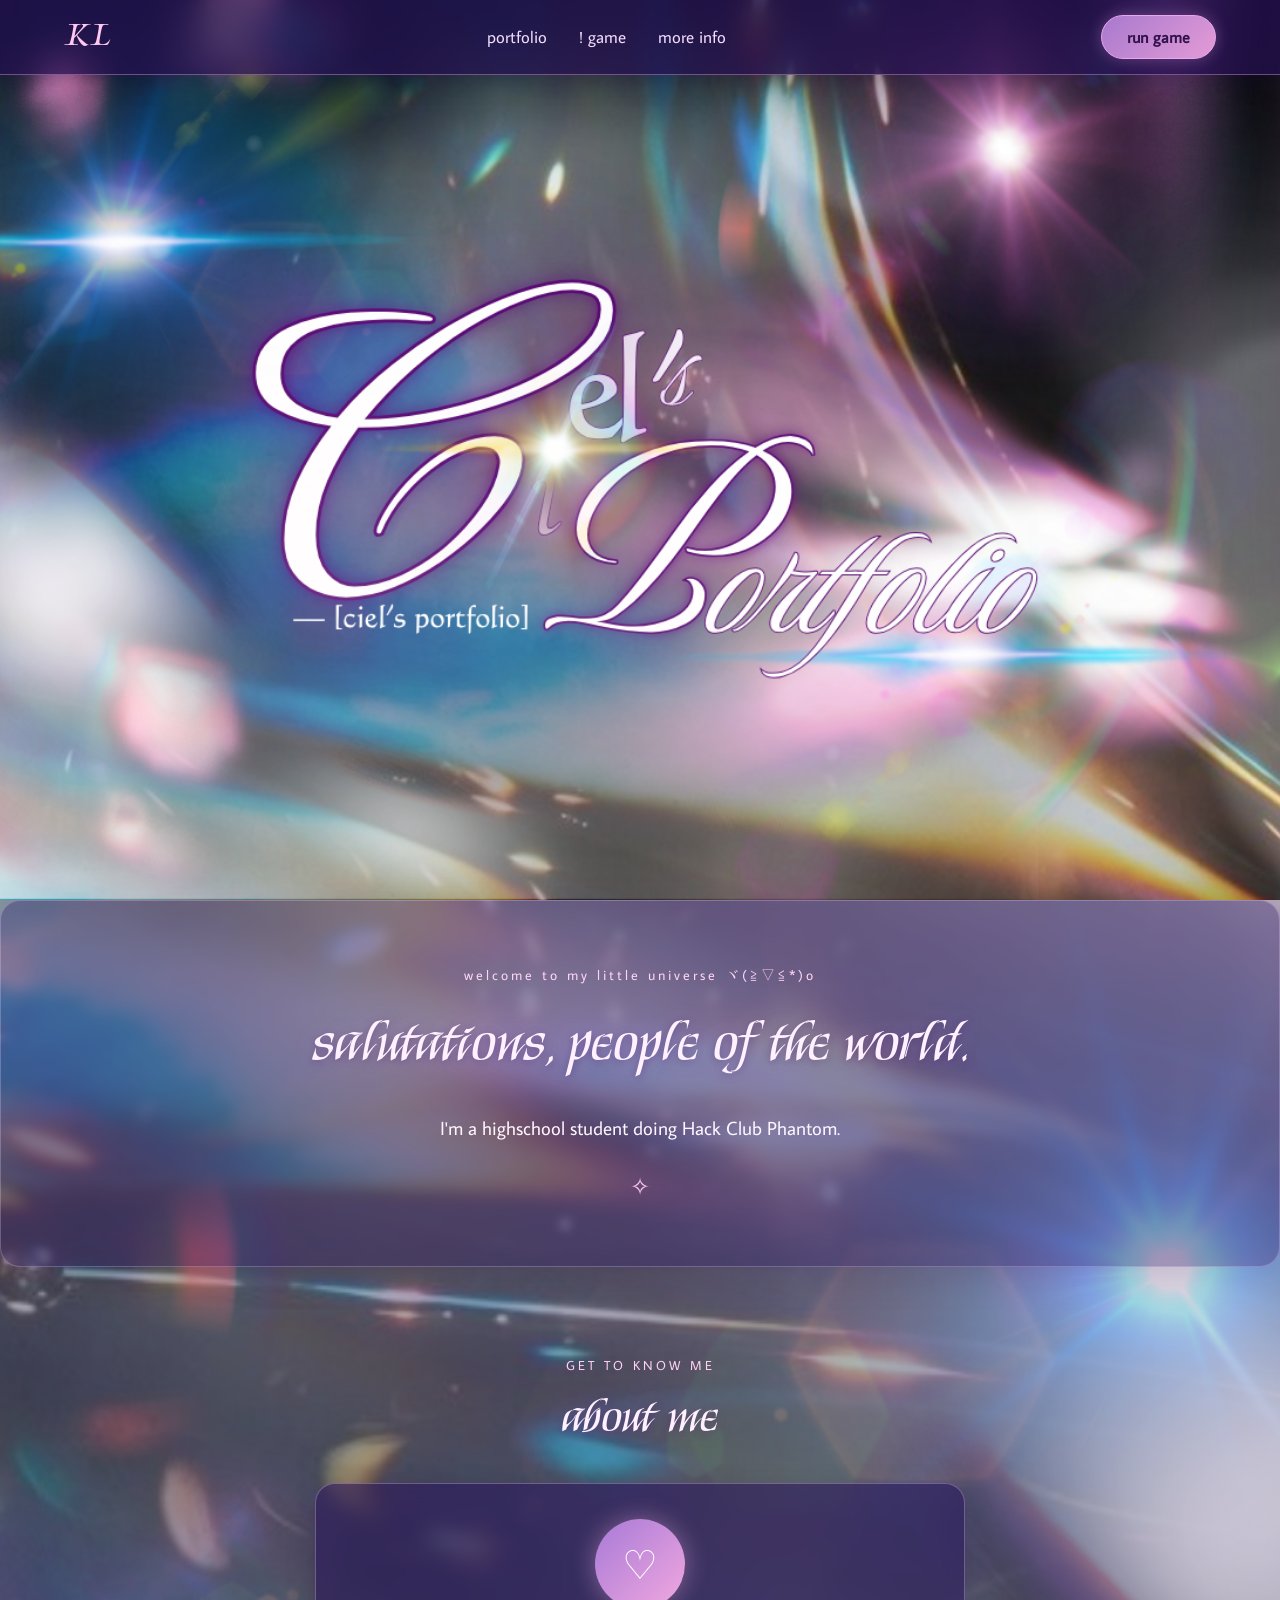
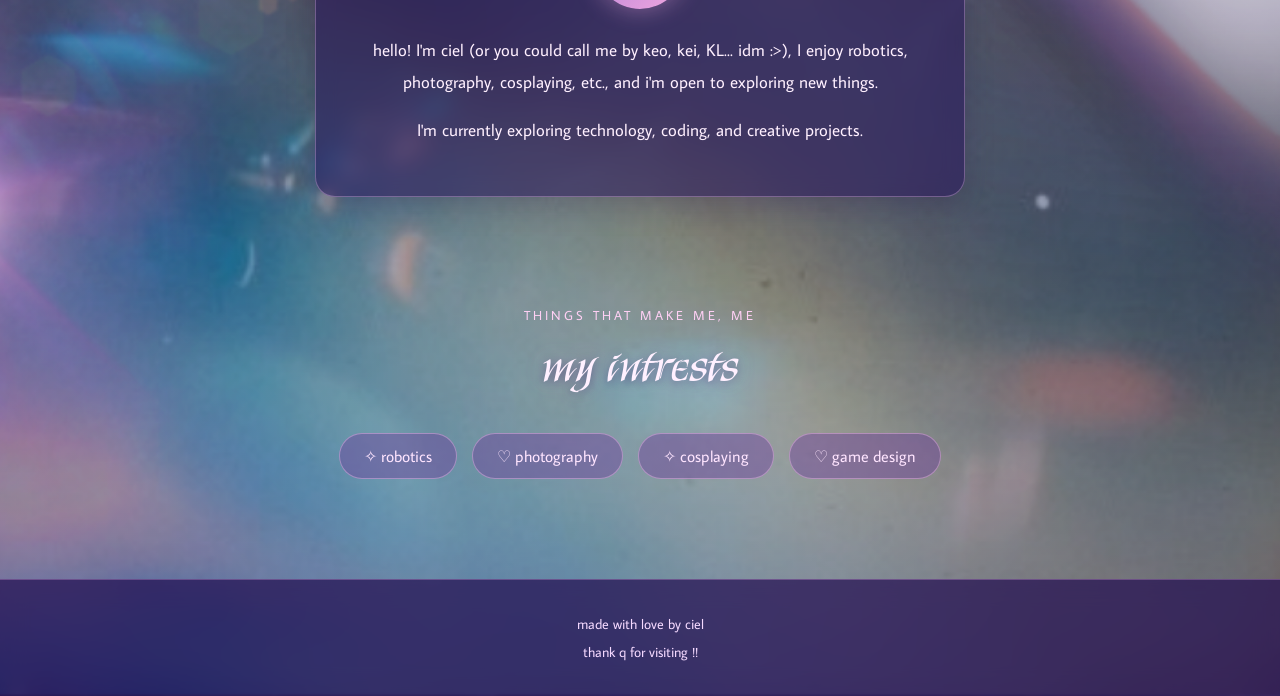
==== info.html @ 30ab3fac "organizing pages" ====
<!DOCTYPE html>
<html lang="en">
<head>
    <meta charset="UTF-8">
    <meta name="viewport" content="width=device-width, initial-scale=1.0">
    <title>KL GAME</title>
    <link rel="stylesheet" href="style.css">
    <script src="script.js" defer></script>
    <!-- Google Fonts -->
    <link rel="preconnect" href="https://fonts.googleapis.com">
    <link rel="preconnect" href="https://fonts.gstatic.com" crossorigin>
    <link href="https://fonts.googleapis.com/css2?family=Kings&family=Average+Sans&display=swap" rel="stylesheet">


</head>
<body>
    <nav>
        <div class="logo">KL</div>
        <ul class="nav-links">
            <li><a href="portfolio.html">portfolio</a></li>
            <li><a href="game.html">! game</a></li>
            <li><a href="info.html">more info</a></li>
        </ul>
        <div class="btns">
            <button class="btn">run game</button>
        </div>
    </nav>

    <div id="background1"></div>

    <div id="background2">

    <main>
        <section id="home" class="intro">
            <p class="little-heading">welcome to my little universe ヾ(≧▽≦*)o</p>
            <h1>salutations, people of the world.</h1>
            <p class="description">I'm a highschool student doing Hack Club Phantom.</p>
            <p class="decoration">✧</p>
        </section>

        <section id="about" class="about">
            <p class="section-label">get to know me</p>
            <h2>about me</h2>
            <div class="about-card">
                <div class="profile-placeholder">
                    ♡
                </div>
                <p>hello! I'm ciel (or you could call me by keo, kei, KL... idm :>),
                    I enjoy robotics, photography, cosplaying, etc., and i'm open to exploring
                    new things.</p>
                <p>I'm currently exploring technology, coding, and creative projects.</p>
            </div>
        </section>

        <section id="intrests" class="intrests">
            <p class="section-label">things that make me, me</p>
            <h2>my intrests</h2>
            <div class="interest-tags">
                <span>✧ robotics</span>
                <span>♡ photography</span>
                <span>✧ cosplaying</span>
                <span>♡ game design</span>
            </div>
        </section>
    </main>

    <footer>
        <p>made with love by ciel</p>
        <p>thank q for visiting !!</p>
    </footer>

</body>
</html>
---- style.css ----
/*general settings*/
* {
    margin: 0;
    padding: 0;
    box-sizing: border-box;
}

html {
    scroll-behavior: smooth;
    scroll-padding-top: 85px;
}

body {
    width: 100%;
    font-family: 'Average Sans', sans-serif;
    color: white;
    background: #241451;
}

/*headings*/
h1, h2 {
    font-family: 'Kings', cursive;
    font-weight: 400;
    color: #fff0ff;

    text-shadow:
        0 2px 10px rgba(45, 0, 90, 0.4),
        0 0 20px rgba(255, 190, 255, 0.25);
}

/*IMAGES WOOHOO*/
#background1 {
    width: 100%;
    height: 100vh;

    background-image: url("img/CIELKLKLKL.png");
    background-size: cover;
    background-position: center;
    background-repeat: no-repeat;
}

#background2 {
    width: 100%;
    min-height: 100vh;

    background-image:
        linear-gradient(
            rgba(35, 15, 85, 0.12),
            rgba(35, 15, 85, 0.22)
        ),
        url("img/CIELKLKL.png");

    background-size: cover;
    background-position: center;
    background-repeat: no-repeat;

    position: relative;
}

/* style for navigation bar */
/* style for navigation bar */
nav {
    position: fixed;
    top: 0;
    left: 0;
    width: 100%;
    min-height: 75px;
    padding: 15px 5%;

    display: flex;
    justify-content: space-between;
    align-items: center;

    background: rgba(37, 16, 82, 0.72);
    backdrop-filter: blur(12px);
    -webkit-backdrop-filter: blur(12px);
    border-bottom: 1px solid rgba(255, 190, 255, 0.35);

    backdrop-filter: blur(12px);
    -webkit-backdrop-filter: blur(12px);

    box-shadow: 0 5px 25px rgba(20, 0, 60, 0.25);

    z-index: 1000;
}

.logo {
    font-family: 'Kings', cursive;
    font-size: 2rem;
    font-weight: 400;

    color: #ffc8f1;
    letter-spacing: 2px;

    transition: 0.3s ease;
    cursor: pointer;
}

.logo:hover {
    color: #fff0ff;
    text-shadow: 0 0 15px #ff9ee9;
    transform: scale(1.08);
}

.nav-links {
    list-style: none;
    display: flex;
    gap: 2rem;
}

.nav-links li a {
    position: relative;

    font-family: 'Average Sans', sans-serif;
    font-size: 1.05rem;

    text-decoration: none;
    color: #f5dcff;

    transition: 0.3s ease;
}

/* UNDERLINE ANIMATION */

.nav-links li a::after {
    content: "";
    position: absolute;

    bottom: -7px;
    left: 0;

    width: 0;
    height: 2px;

    background: #ffb5eb;
    transition: width 0.3s ease;
}

.nav-links li a:hover {
    color: #ffb5eb;
    text-shadow: 0 0 12px #ff9ee9;
}

.nav-links li a:hover::after {
    width: 100%;
}


.btn {
    padding: 11px 25px;

    border-radius: 30px;
    border: 1px solid #e8a7ec;

    font-family: 'Average Sans', sans-serif;
    font-size: 1rem;
    font-weight: 600;

    background: linear-gradient(
        135deg,
        #a879ce,
        #e49bd6
    );

    color: #32134e;

    box-shadow: 0 0 15px rgba(235, 160, 240, 0.3);

    cursor: pointer;
    transition: 0.3s ease;
}

.btn:hover {
    transform: translateY(-3px);
    box-shadow: 0 0 25px rgba(255, 160, 240, 0.65);
}

/*intro*/

.intro {
    text-align: center;
    padding: 65px 20px;

    background: rgba(43, 22, 100, 0.35);
    border: 1px solid rgba(255, 220, 255, 0.25);

    border-radius: 20px;

    backdrop-filter: blur(5px);
    box-shadow: 0 10px 35px rgba(25, 0, 65, 0.15);
}

.little-heading {
    color: #ffd5f5;
    font-size: 14px;
    letter-spacing: 3px;
    margin-bottom: 20px;
}

.intro h1 {
    font-size: clamp(35px, 5vw, 58px);
    margin-bottom: 25px;
}

.description {
    font-size: 19px;
    line-height: 1.8;
    color: #fff5ff;
}

.decoration {
    color: #ffc5f1;
    font-size: 24px;
    margin-top: 25px;
}

/*about memememe KL THE GREAT*/

.about {
    text-align: center;
    padding: 90px 20px 50px;
}

.section-label {
    color: #ffd0f5;
    font-size: 13px;
    letter-spacing: 3px;
    text-transform: uppercase;
    margin-bottom: 12px;
}

.about h2,
.interests h2 {
    font-size: 48px;
    margin-bottom: 30px;
}

.about-card {
    max-width: 650px;
    margin: auto;

    padding: 35px;

    background: rgba(39, 19, 91, 0.55);
    border: 1px solid rgba(255, 205, 255, 0.3);

    border-radius: 20px;

    backdrop-filter: blur(10px);
    box-shadow: 0 10px 30px rgba(25, 0, 65, 0.2);

    transition: transform 0.4s ease,
                box-shadow 0.4s ease;
}

.about-card:hover {
    transform: translateY(-5px);
    box-shadow: 0 15px 35px rgba(255, 150, 230, 0.15);
}

.profile-placeholder {
    width: 90px;
    height: 90px;

    margin: 0 auto 25px;

    display: grid;
    place-items: center;

    border-radius: 50%;

    background: linear-gradient(
        135deg,
        #a77ad7,
        #f2a8df
    );

    color: white;
    font-size: 40px;

    box-shadow: 0 0 25px rgba(255, 180, 240, 0.4);
}

.about-card p {
    color: #fff0ff;
    font-size: 17px;
    line-height: 1.9;
    margin-bottom: 15px;
}

/*intrests*/

.intrests {
    text-align: center;
    padding: 60px 20px 100px;
}

.intrests h2 {
    font-size: 48px;
    margin-bottom: 30px;
}

.interest-tags {
    display: flex;
    justify-content: center;
    flex-wrap: wrap;
    gap: 15px;
}

.interest-tags span {
    padding: 12px 24px;

    color: #ffe5ff;
    background: rgba(111, 65, 156, 0.45);

    border: 1px solid rgba(255, 195, 245, 0.4);
    border-radius: 50px;

    transition: 0.3s ease;
}

.interest-tags span:hover {
    background: rgba(205, 130, 207, 0.55);
    transform: translateY(-5px);
    box-shadow: 0 0 18px rgba(255, 160, 240, 0.35);
}

/*foot(er)*/
footer {
    text-align: center;
    padding: 30px 15px;

    background: rgba(37, 16, 82, 0.72);

    backdrop-filter: blur(12px);
    -webkit-backdrop-filter: blur(12px);

    border-top: 1px solid rgba(255, 190, 255, 0.25);
}

footer p {
    color: #f5d9ff;
    font-size: 14px;
    line-height: 2;
}

/*scroll animations*/
.intro,
.about,
.intrests {
    opacity: 0;
    transform: translateY(30px);
    transition: opacity 0.9s ease,
                transform 0.9s ease;
}

.intro.visible,
.about.visible,
.intrests.visible {
    opacity: 1;
    transform: translateY(0);
}

/*MOBILE RESPONSIVENESS*/
@media (max-width: 700px) {

    nav {
        padding: 15px 4%;
        flex-wrap: wrap;
        gap: 15px;
    }

    .logo {
        font-size: 1.6rem;
    }

    .nav-links {
        gap: 15px;
    }

    .nav-links li a {
        font-size: 13px;
    }

    .btn {
        padding: 9px 15px;
        font-size: 13px;
    }

    main {
        padding: 130px 15px 40px;
    }

    .intro {
        padding: 45px 15px;
    }

    .intro h1 {
        font-size: 36px;
    }

    .about-card {
        padding: 25px 18px;
    }

    .about h2,
    .intrests h2 {
        font-size: 38px;
    }
}


/*REDUCED MOTION ACCESSIBILITY*/
@media (prefers-reduced-motion: reduce) {
    html {
        scroll-behavior: auto;
    }

    *,
    *::before,
    *::after {
        animation: none !important;
        transition: none !important;
    }

    .intro,
    .about,
    .intrests {
        opacity: 1;
        transform: none;
    }
}
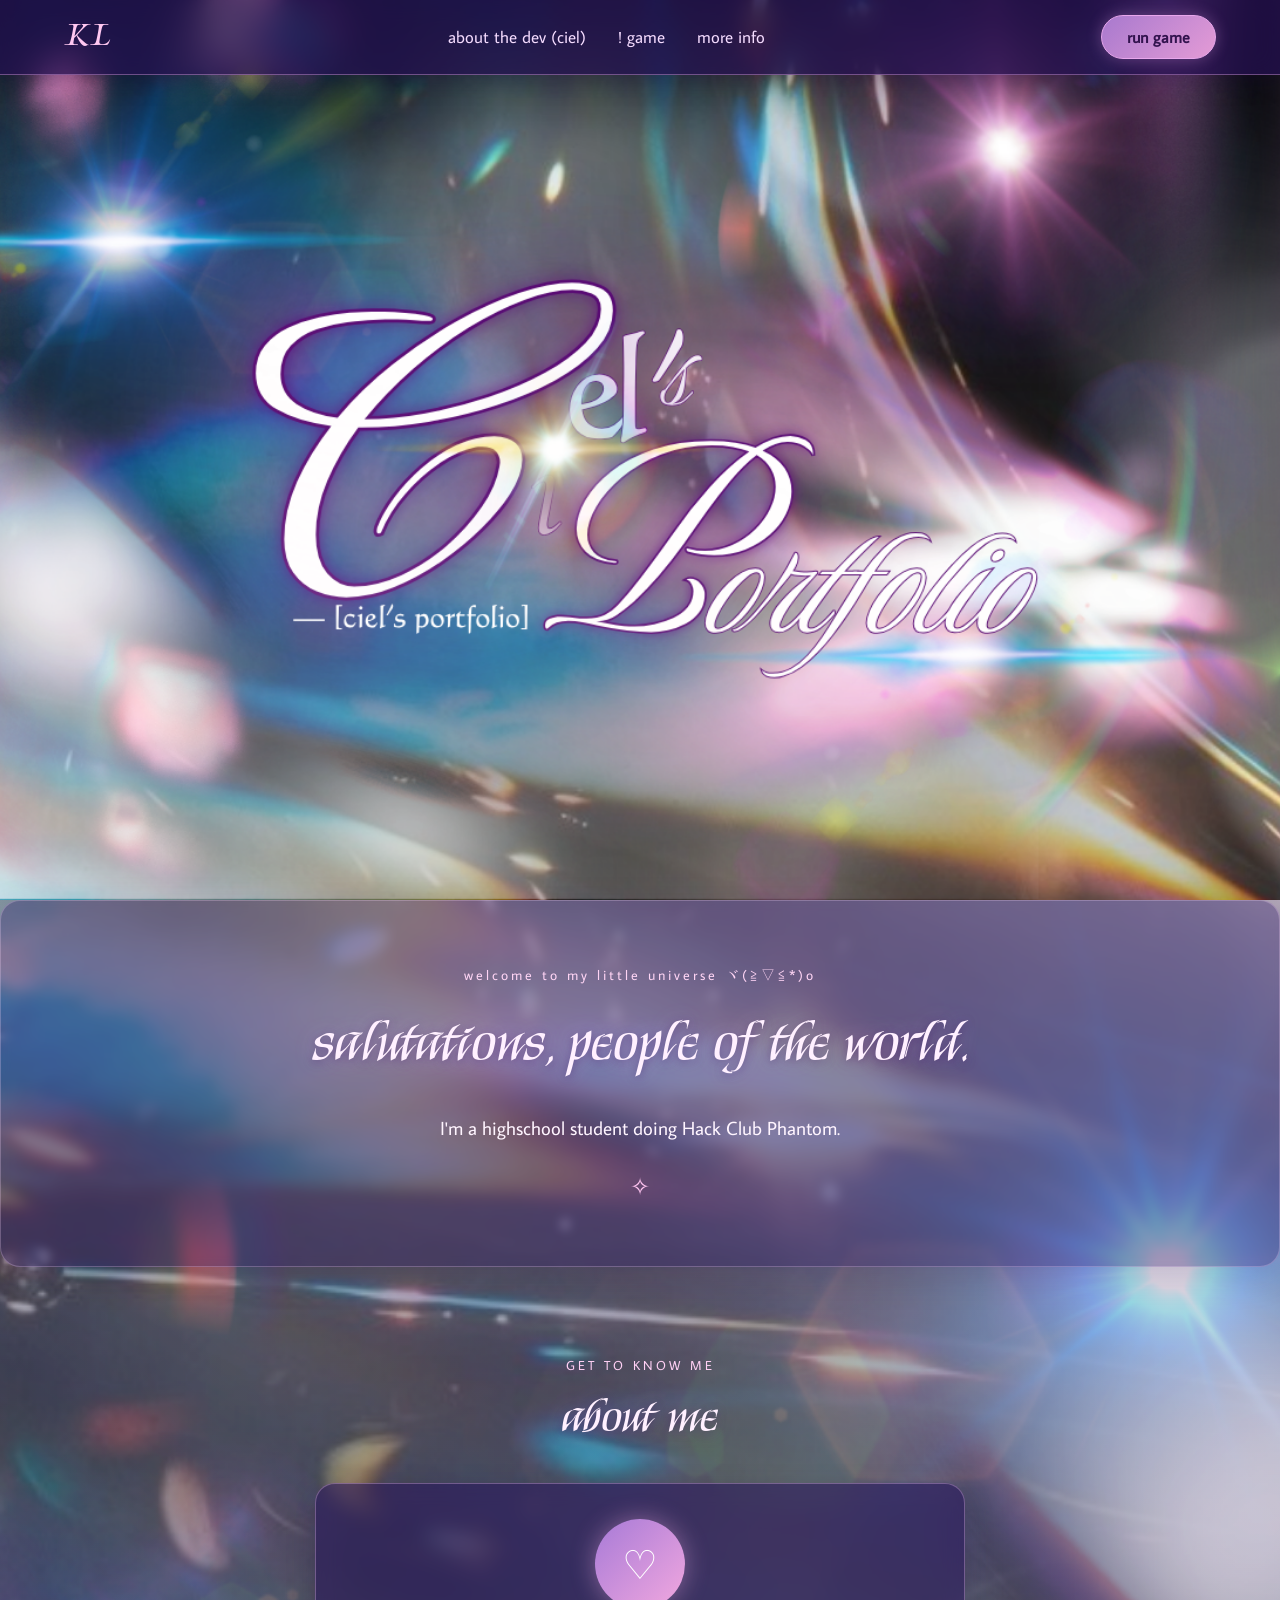
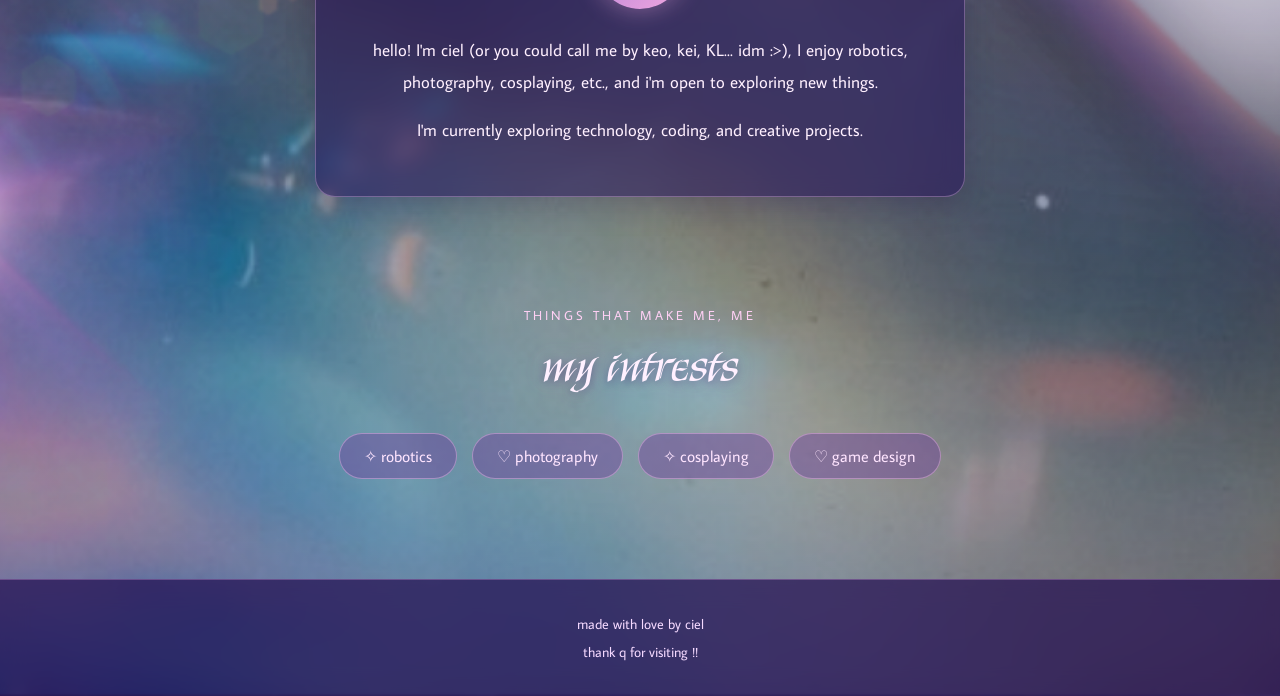
==== commit a661b061: "made the css for the index page and changed the navigation bar" ====
--- a/info.html
+++ b/info.html
@@ -17,8 +17,8 @@
     <nav>
         <div class="logo">KL</div>
         <ul class="nav-links">
-            <li><a href="portfolio.html">portfolio</a></li>
-            <li><a href="game.html">! game</a></li>
+            <li><a href="portfolio.html">about the dev (ciel)</a></li>
+            <li><a href="index.html">! game</a></li>
             <li><a href="info.html">more info</a></li>
         </ul>
         <div class="btns">
--- a/style.css
+++ b/style.css
@@ -17,6 +17,231 @@
     background: #241451;
 }
 
+
+/*game (index) css*/
+#background3 {
+    width: 100%;
+    min-height: 100vh;
+
+    background-image:
+        linear-gradient(
+            rgba(35, 15, 85, 0.15),
+            rgba(35, 15, 85, 0.15)
+        ),
+        url("img/indexbg.png");
+}
+
+
+.game-page {
+    width: 100%;
+    max-width: 1150px;
+    margin: auto;
+    padding: 110px 25px 60px;
+}
+
+/*game intro*/
+.game-hero {
+    text-align: center;
+    padding: 75px 20px 65px;
+}
+
+.game-hero h1 {
+    font-size: clamp(45px, 7vw, 85px);
+    margin-bottom: 15px;
+}
+
+.game-tagline {
+    font-size: 19px;
+    color: #f5dcff;
+    margin-bottom: 30px;
+}
+
+/*play btn*/
+
+.play-btn {
+    display: inline-block;
+    padding: 13px 35px;
+    border-radius: 30px;
+
+    background: linear-gradient(
+        135deg,
+        #a879ce,
+        #e49bd6
+    );
+
+    color: #32134e;
+    text-decoration: none;
+    font-weight: bold;
+
+    box-shadow: 0 0 20px rgba(235,160,240,0.3);
+
+    transition: 0.3s ease;
+}
+
+.play-btn:hover {
+    transform: translateY(-4px);
+    box-shadow: 0 0 30px rgba(255,160,240,0.6);
+}
+
+/* GAME DISPLAY */
+
+.game-display {
+    text-align: center;
+    padding: 45px 0 80px;
+}
+
+.game-display h2 {
+    font-size: 45px;
+    margin-bottom: 25px;
+}
+
+.game-screen {
+    width: 100%;
+    aspect-ratio: 16 / 9;
+
+    background: rgba(20, 10, 45, 0.85);
+
+    border: 1px solid rgba(255,190,255,0.4);
+    border-radius: 20px;
+
+    overflow: hidden;
+
+    box-shadow: 0 10px 40px rgba(15,0,45,0.4);
+}
+
+/*game PLACEHOLDER*/
+
+.game-placeholder {
+    height: 100%;
+    display: flex;
+    flex-direction: column;
+    align-items: center;
+    justify-content: center;
+    padding: 20px;
+    gap: 12px;
+}
+
+.game-placeholder span {
+    font-size: 55px;
+    color: #f5b8ef;
+}
+
+.game-placeholder h3 {
+    font-family: 'Kings', cursive;
+    font-size: 32px;
+    color: #fff0ff;
+}
+
+.game-placeholder p {
+    color: #d9c5ed;
+}
+
+/*eMBEDDED GAME*/
+
+.game-screen iframe {
+    width: 100%;
+    height: 100%;
+    border: none;
+    display: block;
+}
+
+/*game information*/
+
+.game-information {
+    display: grid;
+    grid-template-columns: repeat(2, 1fr);
+    gap: 25px;
+    margin-bottom: 80px;
+}
+
+.info-card {
+    padding: 35px;
+
+    background: rgba(39,19,91,0.65);
+    border: 1px solid rgba(255,205,255,0.3);
+    border-radius: 20px;
+
+    backdrop-filter: blur(12px);
+
+    transition: 0.3s ease;
+}
+
+.info-card:hover {
+    transform: translateY(-5px);
+    box-shadow: 0 10px 30px rgba(255,150,230,0.15);
+}
+
+.info-card h2 {
+    font-size: 38px;
+    margin-bottom: 20px;
+}
+
+.info-card p {
+    color: #fff0ff;
+    font-size: 17px;
+    line-height: 1.9;
+}
+
+.game-details {
+    list-style: none;
+    color: #fff0ff;
+    line-height: 2.3;
+}
+
+/*credits*/
+
+.credits {
+    text-align: center;
+    padding: 40px 20px 80px;
+}
+
+.credits h2 {
+    font-size: clamp(35px, 5vw, 50px);
+    margin-bottom: 30px;
+}
+
+.credits-card {
+    max-width: 600px;
+    margin: auto;
+    padding: 30px;
+
+    background: rgba(39,19,91,0.65);
+    border: 1px solid rgba(255,205,255,0.3);
+    border-radius: 20px;
+}
+
+.credits-card p {
+    color: #fff0ff;
+    line-height: 2.2;
+}
+
+/* MOBILE */
+
+@media (max-width: 700px) {
+
+    .game-page {
+        padding: 120px 15px 40px;
+    }
+
+    .game-information {
+        grid-template-columns: 1fr;
+    }
+
+    .game-hero {
+        padding: 45px 10px;
+    }
+
+    .game-screen {
+        aspect-ratio: 4 / 3;
+    }
+
+    .info-card {
+        padding: 25px;
+    }
+}
+
+
+/*portfolio css*/
 /*headings*/
 h1, h2 {
     font-family: 'Kings', cursive;
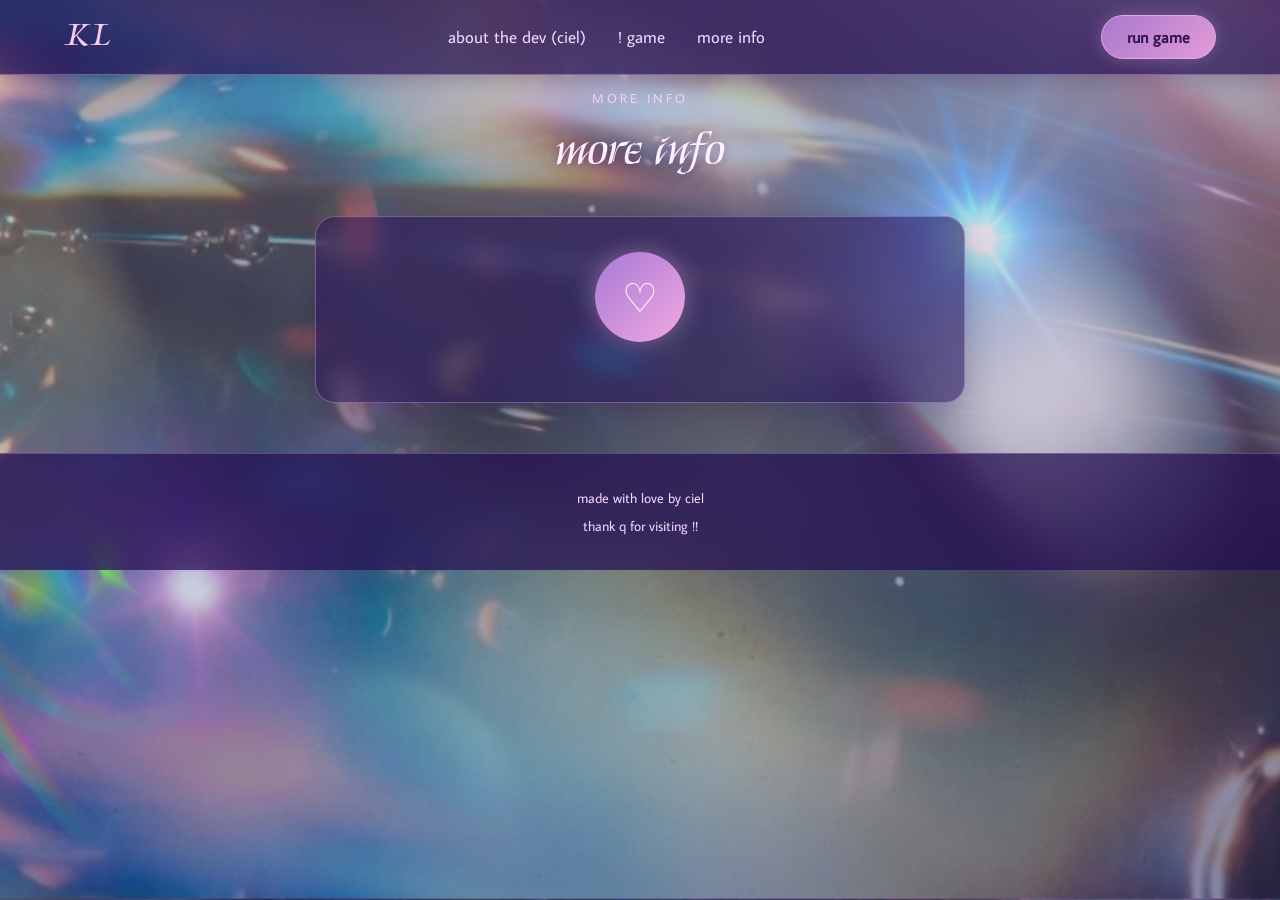
==== commit bf65e96b: "fixing more css on the index page" ====
--- a/info.html
+++ b/info.html
@@ -26,44 +26,17 @@
         </div>
     </nav>
 
-    <div id="background1"></div>
-
     <div id="background2">
-
-    <main>
-        <section id="home" class="intro">
-            <p class="little-heading">welcome to my little universe ヾ(≧▽≦*)o</p>
-            <h1>salutations, people of the world.</h1>
-            <p class="description">I'm a highschool student doing Hack Club Phantom.</p>
-            <p class="decoration">✧</p>
-        </section>
-
-        <section id="about" class="about">
-            <p class="section-label">get to know me</p>
-            <h2>about me</h2>
-            <div class="about-card">
-                <div class="profile-placeholder">
-                    ♡
-                </div>
-                <p>hello! I'm ciel (or you could call me by keo, kei, KL... idm :>),
-                    I enjoy robotics, photography, cosplaying, etc., and i'm open to exploring
-                    new things.</p>
-                <p>I'm currently exploring technology, coding, and creative projects.</p>
+    <section id="about" class="about">
+        <p class="section-label">more info</p>
+        <h2>more info</h2>
+        <div class="about-card">
+            <div class="profile-placeholder">
+                ♡
             </div>
-        </section>
-
-        <section id="intrests" class="intrests">
-            <p class="section-label">things that make me, me</p>
-            <h2>my intrests</h2>
-            <div class="interest-tags">
-                <span>✧ robotics</span>
-                <span>♡ photography</span>
-                <span>✧ cosplaying</span>
-                <span>♡ game design</span>
-            </div>
-        </section>
-    </main>
-
+            <p></p>
+        </div>
+    </section>
     <footer>
         <p>made with love by ciel</p>
         <p>thank q for visiting !!</p>
--- a/style.css
+++ b/style.css
@@ -29,6 +29,14 @@
             rgba(35, 15, 85, 0.15)
         ),
         url("img/indexbg.png");
+        background-size: cover;
+        background-position: center top;
+        background-repeat: no-repeat;
+
+        background-attachment: fixed;
+
+        position: relative;
+        overflow: hidden;
 }
 
 
@@ -107,6 +115,8 @@
     overflow: hidden;
 
     box-shadow: 0 10px 40px rgba(15,0,45,0.4);
+
+
 }
 
 /*game PLACEHOLDER*/
@@ -208,12 +218,23 @@
     background: rgba(39,19,91,0.65);
     border: 1px solid rgba(255,205,255,0.3);
     border-radius: 20px;
+
+    
+    backdrop-filter: blur(12px);
+
+    transition: 0.3s ease;
 }
 
 .credits-card p {
     color: #fff0ff;
     line-height: 2.2;
 }
+
+.credits-card:hover {
+    transform: translateY(-5px);
+    box-shadow: 0 10px 30px rgba(255,150,230,0.15);
+}
+
 
 /* MOBILE */
 
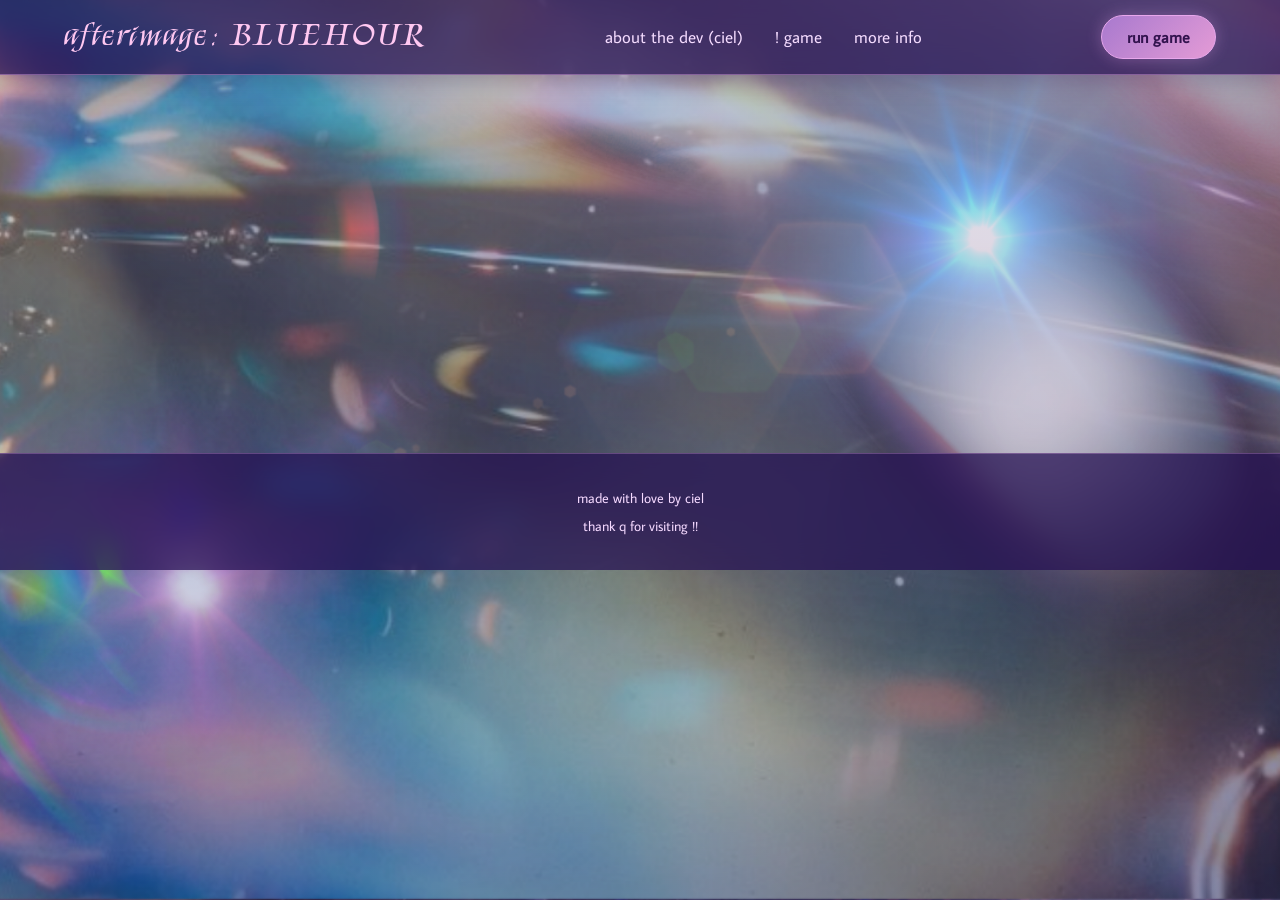
==== commit 8192fce2: "change navbar" ====
--- a/info.html
+++ b/info.html
@@ -15,7 +15,7 @@
 </head>
 <body>
     <nav>
-        <div class="logo">KL</div>
+        <div class="logo">afterimage: BLUEHOUR</div>
         <ul class="nav-links">
             <li><a href="portfolio.html">about the dev (ciel)</a></li>
             <li><a href="index.html">! game</a></li>
--- a/style.css
+++ b/style.css
@@ -16,6 +16,167 @@
     color: white;
     background: #241451;
 }
+
+/*music*/
+
+.music-section {
+    text-align: center;
+    padding: 45px 20px 65px;
+}
+
+.music-section h2 {
+    font-size: clamp(32px, 5vw, 45px);
+    margin-bottom: 30px;
+}
+
+.music-player {
+    max-width: 750px;
+    margin: auto;
+    padding: 25px 30px;
+
+    display: flex;
+    align-items: center;
+    justify-content: center;
+    flex-wrap: wrap;
+    gap: 20px;
+
+    background: rgba(39, 19, 91, 0.72);
+
+    border: 1px solid rgba(255, 205, 255, 0.4);
+    border-radius: 20px;
+
+    backdrop-filter: blur(12px);
+    -webkit-backdrop-filter: blur(12px);
+
+    box-shadow: 0 10px 35px rgba(25, 0, 65, 0.3);
+
+    transition: 0.3s ease;
+}
+
+.music-player:hover {
+    transform: translateY(-5px);
+    box-shadow: 0 10px 30px rgba(255, 150, 230, 0.2);
+}
+
+/* Music icon */
+
+.music-icon {
+    width: 55px;
+    height: 55px;
+
+    display: grid;
+    place-items: center;
+
+    border-radius: 50%;
+
+    background: linear-gradient(
+        135deg,
+        #a879ce,
+        #e49bd6
+    );
+
+    color: white;
+    font-size: 30px;
+
+    box-shadow: 0 0 20px rgba(255, 160, 240, 0.35);
+}
+
+/* Song information */
+
+.music-info {
+    text-align: left;
+    flex: 1;
+    min-width: 140px;
+}
+
+.music-info h3 {
+    color: #fff0ff;
+    font-family: 'Kings', cursive;
+    font-size: 24px;
+    font-weight: 400;
+    margin-bottom: 5px;
+}
+
+.music-info p {
+    color: #e5c9f5;
+    font-size: 14px;
+}
+
+/* Audio controls */
+
+.music-player audio {
+    width: 100%;
+    max-width: 350px;
+    height: 42px;
+}
+
+/* Floating music button */
+
+.music-toggle {
+    position: fixed;
+    bottom: 25px;
+    right: 25px;
+
+    z-index: 999;
+
+    padding: 13px 22px;
+
+    border: 1px solid #e8a7ec;
+    border-radius: 30px;
+
+    background: linear-gradient(
+        135deg,
+        #a879ce,
+        #e49bd6
+    );
+
+    color: #32134e;
+
+    font-family: 'Average Sans', sans-serif;
+    font-size: 14px;
+    font-weight: bold;
+
+    box-shadow: 0 0 20px rgba(235, 160, 240, 0.35);
+
+    cursor: pointer;
+    transition: 0.3s ease;
+}
+
+.music-toggle:hover {
+    transform: translateY(-4px);
+    box-shadow: 0 0 25px rgba(255, 160, 240, 0.65);
+}
+
+/* Music player mobile layout */
+
+@media (max-width: 700px) {
+
+    .music-section {
+        padding: 35px 10px 55px;
+    }
+
+    .music-player {
+        padding: 22px 18px;
+        flex-direction: column;
+        text-align: center;
+    }
+
+    .music-info {
+        text-align: center;
+    }
+
+    .music-player audio {
+        max-width: 100%;
+    }
+
+    .music-toggle {
+        right: 15px;
+        bottom: 15px;
+        padding: 11px 17px;
+    }
+}
+
+
 
 
 /*game (index) css*/
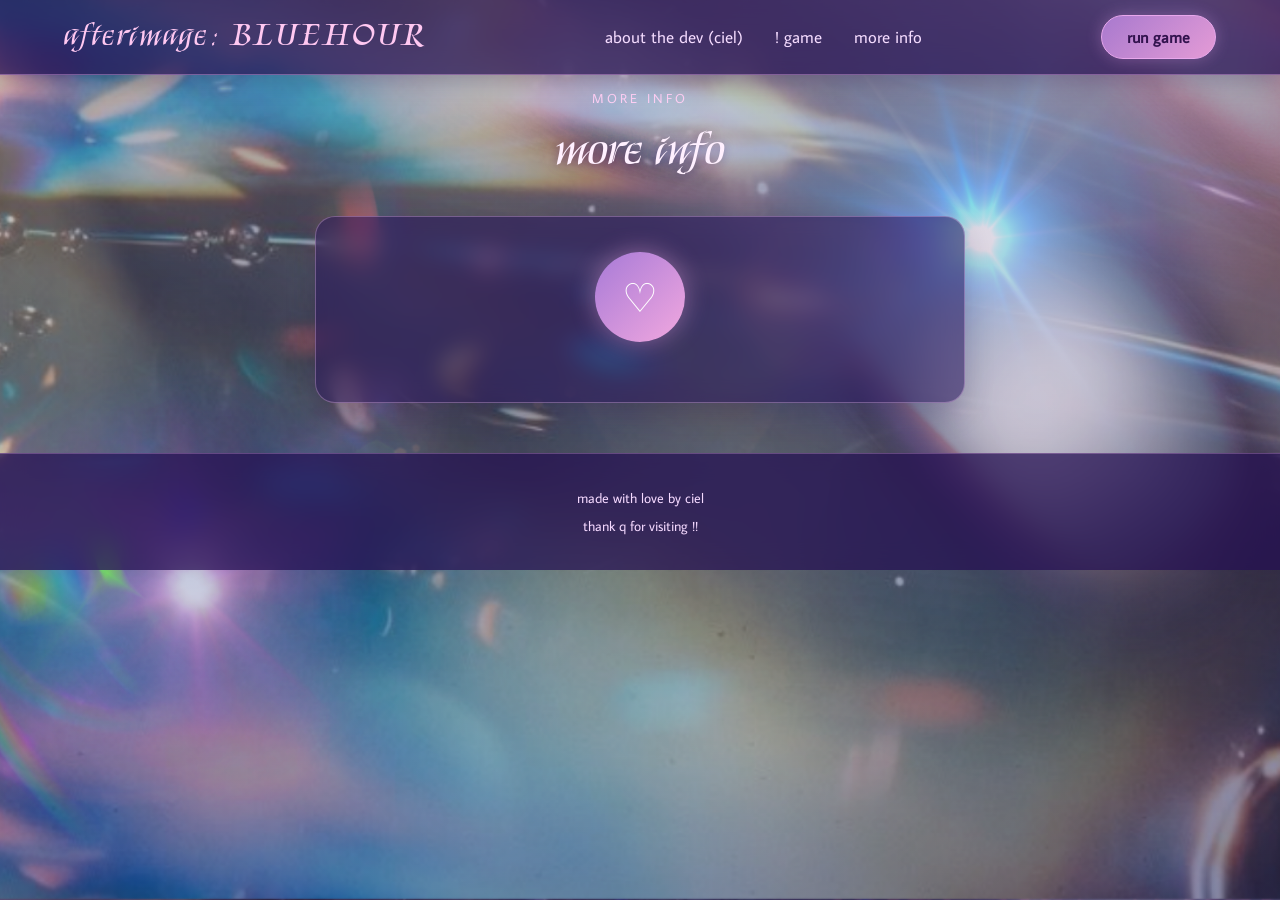
==== commit a5eb4740: "linked the game link to "run game" button" ====
--- a/info.html
+++ b/info.html
@@ -22,7 +22,7 @@
             <li><a href="info.html">more info</a></li>
         </ul>
         <div class="btns">
-            <button class="btn">run game</button>
+            <button class="btn" onclick="window.location.href='https://whoisciel67-alt.github.io/bluehour-game/'">run game</button>
         </div>
     </nav>
 
--- a/style.css
+++ b/style.css
@@ -761,11 +761,19 @@
                 transform 0.9s ease;
 }
 
-.intro.visible,
-.about.visible,
-.intrests.visible {
+
+.intro,
+.about,
+.intrests {
     opacity: 1;
     transform: translateY(0);
+}
+
+
+.about h2,
+.intrests h2 {
+    font-size: 48px;
+    margin-bottom: 30px;
 }
 
 /*MOBILE RESPONSIVENESS*/
